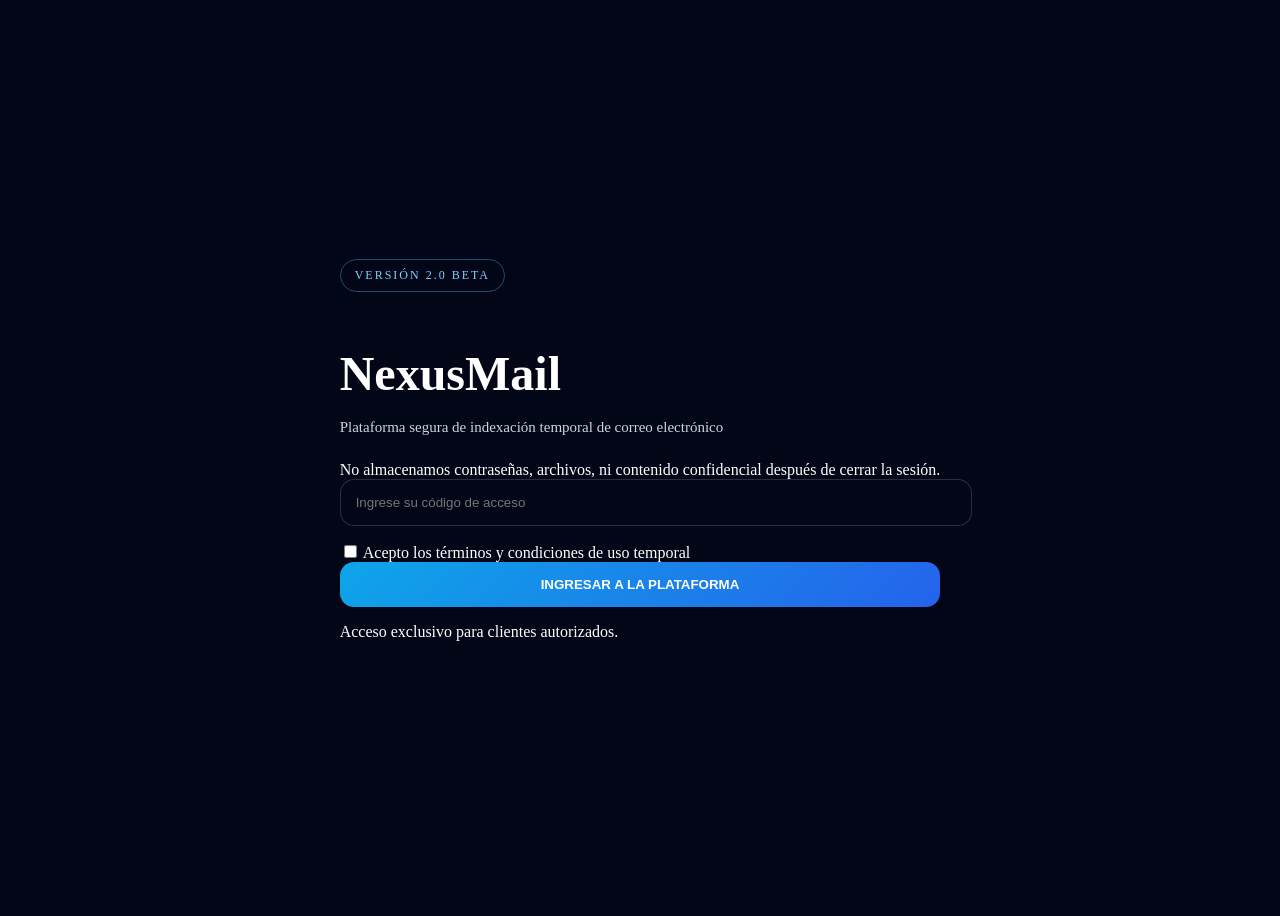
==== index.html @ 6d27bed8 "Update index.html" ====
<!DOCTYPE html>
<html lang="es">
<head>
    <meta charset="UTF-8">
    <meta name="viewport" content="width=device-width, initial-scale=1.0">
    <title>NexusMail 2.0</title>

    <link rel="stylesheet" href="style.css">
</head>

<body>

<div class="container">

    <div class="badge">
        VERSIÓN 2.0 BETA
    </div>

    <h1>NexusMail</h1>

    <p class="subtitle">
        Plataforma segura de indexación temporal de correo electrónico
    </p>

    <div class="warning-box">
        No almacenamos contraseñas, archivos, ni contenido confidencial después de cerrar la sesión.
    </div>

    <input 
        type="text" 
        placeholder="Ingrese su código de acceso"
    >

    <div class="checkbox-area">
        <input type="checkbox" id="terms">
        <label for="terms">
            Acepto los términos y condiciones de uso temporal
        </label>
    </div>

    <button>
        INGRESAR A LA PLATAFORMA
    </button>

    <p class="footer-text">
        Acceso exclusivo para clientes autorizados.
    </p>

</div>

<script src="app.js"></script>

</body>
</html>
---- style.css ----
[2:28 p. m., 18/5/2026] Fanfa: <!DOCTYPE html>
<html lang="es">
<head>
<meta charset="UTF-8">
<meta name="viewport" content="width=device-width, initial-scale=1.0">
<title>NexusMail 2.0 Beta</title>
<link rel="stylesheet" href="style.css">
</head>

<body>

<div class="background"></div>
<div class="glow glow-one"></div>
<div class="glow glow-two"></div>

<main class="card">

    <div class="badge">VERSIÓN 2.0 BETA</div>

    <h1>NexusMail</h1>

    <p class="subtitle">
        Plataforma segura de indexación temporal de correo electrónico
    </p>

    <div class="notice">
        No almacenamos contraseñas, archivos ni contenido confidencial después de cerrar la sesión.
    </div>

    <input type="text" placeholder="Ingrese su código de acceso">

    <label class="terms">
        <input type="checkbox">
        <span>Acepto los términos y condiciones de uso temporal.</span>
    </label>

    <button>INGRESAR A LA PLATAFORMA</button>

    <p class="footer">
        Acceso exclusivo para clientes autorizados.
    </p>

</main>

</body>
</html>
[3:13 p. m., 18/5/2026] Fanfa: *{
    margin:0;
    padding:0;
    box-sizing:border-box;
    font-family:Arial, Helvetica, sans-serif;
}

body{
    min-height:100vh;
    background:#020617;
    color:white;
    display:flex;
    justify-content:center;
    align-items:center;
    overflow:hidden;
}

.background{
    position:fixed;
    inset:0;
    background:
        linear-gradient(135deg, #020617, #000000 60%),
        radial-gradient(circle at top, rgba(56,189,248,0.25), transparent 35%);
    z-index:-3;
}

.glow{
    position:fixed;
    width:320px;
    height:320px;
    border-radius:50%;
    filter:blur(90px);
    opacity:.5;
    z-index:-2;
}

.glow-one{
    background:#0ea5e9;
    top:-80px;
    left:-80px;
}

.glow-two{
    background:#6366f1;
    bottom:-100px;
    right:-80px;
}

.card{
    width:430px;
    padding:42px;
    background:rgba(15,23,42,.78);
    border:1px solid rgba(148,163,184,.22);
    border-radius:24px;
    backdrop-filter:blur(18px);
    box-shadow:0 30px 80px rgba(0,0,0,.65);
    text-align:center;
}

.badge{
    display:inline-block;
    padding:8px 14px;
    border:1px solid rgba(56,189,248,.4);
    border-radius:999px;
    color:#7dd3fc;
    font-size:12px;
    letter-spacing:2px;
    margin-bottom:22px;
}

h1{
    font-size:48px;
    margin-bottom:14px;
    color:#ffffff;
}

.subtitle{
    color:#cbd5e1;
    font-size:15px;
    line-height:1.5;
    margin-bottom:22px;
}

.notice{
    background:rgba(14,165,233,.08);
    border:1px solid rgba(14,165,233,.22);
    color:#bae6fd;
    padding:14px;
    border-radius:14px;
    font-size:13px;
    line-height:1.4;
    margin-bottom:24px;
}

input[type="text"]{
    width:100%;
    padding:15px;
    border:none;
    outline:none;
    border-radius:14px;
    margin-bottom:16px;
    background:#020617;
    color:white;
    border:1px solid rgba(148,163,184,.25);
}

input[type="text"]:focus{
    border-color:#38bdf8;
    box-shadow:0 0 0 3px rgba(56,189,248,.18);
}

.terms{
    display:flex;
    gap:10px;
    align-items:flex-start;
    text-align:left;
    font-size:12px;
    color:#94a3b8;
    margin-bottom:20px;
}

button{
    width:100%;
    padding:15px;
    border:none;
    border-radius:14px;
    background:linear-gradient(135deg,#0ea5e9,#2563eb);
    color:white;
    font-weight:bold;
    cursor:pointer;
    transition:.3s;
}

button:hover{
    transform:translateY(-2px);
    box-shadow:0 12px 30px rgba(14,165,233,.35);
}

.footer{
    margin-top:20px;
    color:#64748b;
    font-size:12px;
}
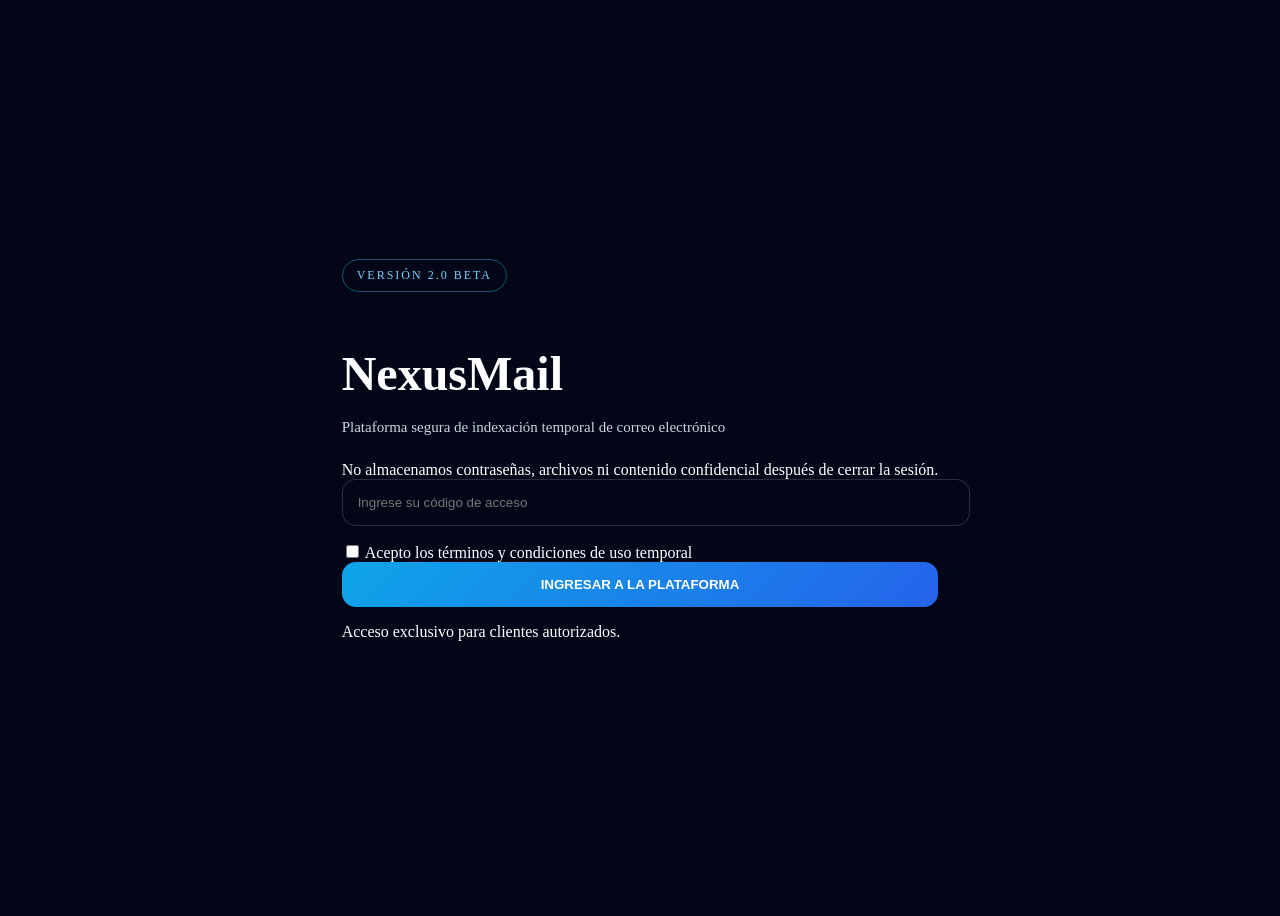
==== commit 573f70d5: "Update index.html" ====
--- a/index.html
+++ b/index.html
@@ -23,7 +23,7 @@
     </p>
 
     <div class="warning-box">
-        No almacenamos contraseñas, archivos, ni contenido confidencial después de cerrar la sesión.
+        No almacenamos contraseñas, archivos ni contenido confidencial después de cerrar la sesión.
     </div>
 
     <input 
@@ -33,6 +33,7 @@
 
     <div class="checkbox-area">
         <input type="checkbox" id="terms">
+
         <label for="terms">
             Acepto los términos y condiciones de uso temporal
         </label>
--- a/style.css
+++ b/style.css
@@ -1,4 +1,4 @@
-[2:28 p. m., 18/5/2026] Fanfa: <!DOCTYPE html>
+<!DOCTYPE html>
 <html lang="es">
 <head>
 <meta charset="UTF-8">
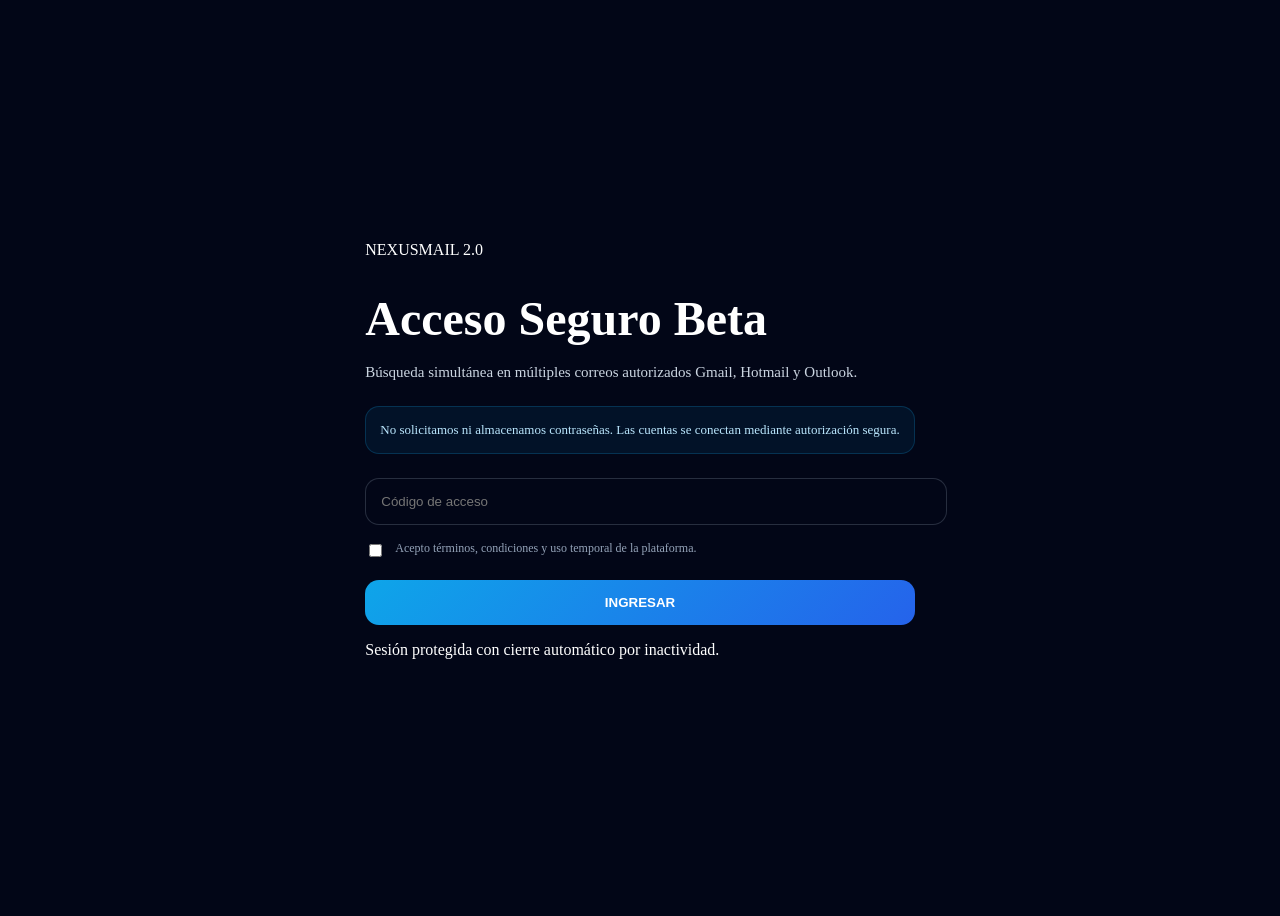
==== commit 06b597d7: "Update index.html" ====
--- a/index.html
+++ b/index.html
@@ -1,55 +1,40 @@
 <!DOCTYPE html>
 <html lang="es">
 <head>
-    <meta charset="UTF-8">
-    <meta name="viewport" content="width=device-width, initial-scale=1.0">
-    <title>NexusMail 2.0</title>
-
-    <link rel="stylesheet" href="style.css">
+<meta charset="UTF-8">
+<meta name="viewport" content="width=device-width, initial-scale=1.0">
+<title>NexusMail 2.0 Beta</title>
+<link rel="stylesheet" href="style.css">
 </head>
 
-<body>
+<body class="login-page">
 
-<div class="container">
+<div class="bg"></div>
 
-    <div class="badge">
-        VERSIÓN 2.0 BETA
+<main class="login-card">
+    <div class="brand">NEXUSMAIL 2.0</div>
+    <h1>Acceso Seguro Beta</h1>
+
+    <p class="subtitle">
+        Búsqueda simultánea en múltiples correos autorizados Gmail, Hotmail y Outlook.
+    </p>
+
+    <div class="notice">
+        No solicitamos ni almacenamos contraseñas. Las cuentas se conectan mediante autorización segura.
     </div>
 
-    <h1>NexusMail</h1>
+    <input id="accessCode" type="text" placeholder="Código de acceso">
 
-    <p class="subtitle">
-        Plataforma segura de indexación temporal de correo electrónico
-    </p>
+    <label class="terms">
+        <input id="terms" type="checkbox">
+        <span>Acepto términos, condiciones y uso temporal de la plataforma.</span>
+    </label>
 
-    <div class="warning-box">
-        No almacenamos contraseñas, archivos ni contenido confidencial después de cerrar la sesión.
-    </div>
+    <button id="loginBtn">INGRESAR</button>
 
-    <input 
-        type="text" 
-        placeholder="Ingrese su código de acceso"
-    >
-
-    <div class="checkbox-area">
-        <input type="checkbox" id="terms">
-
-        <label for="terms">
-            Acepto los términos y condiciones de uso temporal
-        </label>
-    </div>
-
-    <button>
-        INGRESAR A LA PLATAFORMA
-    </button>
-
-    <p class="footer-text">
-        Acceso exclusivo para clientes autorizados.
-    </p>
-
-</div>
+    <p class="small">Sesión protegida con cierre automático por inactividad.</p>
+</main>
 
 <script src="app.js"></script>
-
 </body>
 </html>
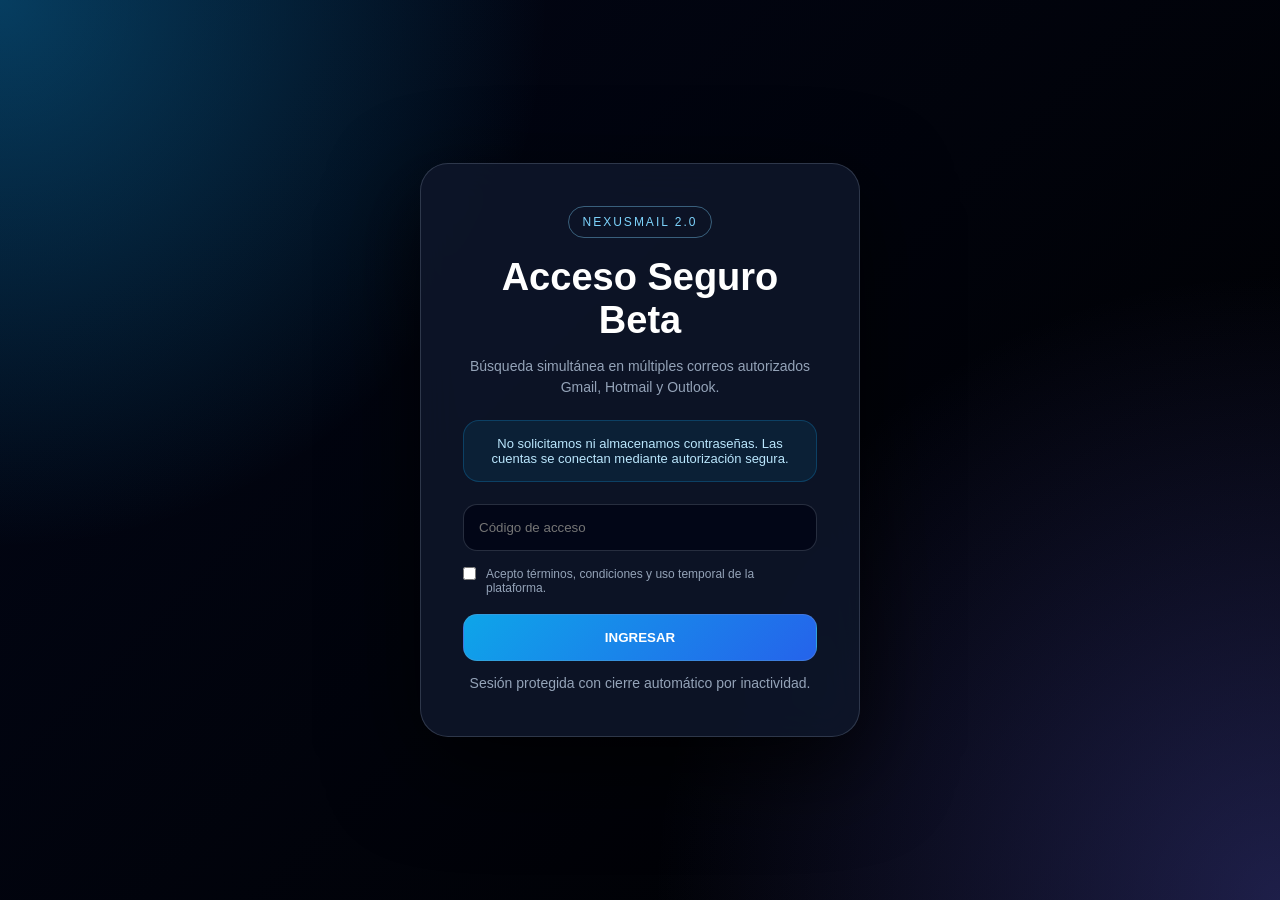
==== commit a91867d7: "Update index.html" ====
--- a/index.html
+++ b/index.html
@@ -1,40 +1,43 @@
 <!DOCTYPE html>
 <html lang="es">
 <head>
-<meta charset="UTF-8">
-<meta name="viewport" content="width=device-width, initial-scale=1.0">
-<title>NexusMail 2.0 Beta</title>
-<link rel="stylesheet" href="style.css">
+  <meta charset="UTF-8">
+  <meta name="viewport" content="width=device-width, initial-scale=1.0">
+  <title>NexusMail 2.0 Beta</title>
+  <link rel="stylesheet" href="style.css">
 </head>
 
 <body class="login-page">
 
-<div class="bg"></div>
+  <div class="bg"></div>
 
-<main class="login-card">
+  <main class="login-card">
     <div class="brand">NEXUSMAIL 2.0</div>
+
     <h1>Acceso Seguro Beta</h1>
 
     <p class="subtitle">
-        Búsqueda simultánea en múltiples correos autorizados Gmail, Hotmail y Outlook.
+      Búsqueda simultánea en múltiples correos autorizados Gmail, Hotmail y Outlook.
     </p>
 
     <div class="notice">
-        No solicitamos ni almacenamos contraseñas. Las cuentas se conectan mediante autorización segura.
+      No solicitamos ni almacenamos contraseñas. Las cuentas se conectan mediante autorización segura.
     </div>
 
-    <input id="accessCode" type="text" placeholder="Código de acceso">
+    <input id="accessCode" type="text" placeholder="Código de acceso" autocomplete="off">
 
     <label class="terms">
-        <input id="terms" type="checkbox">
-        <span>Acepto términos, condiciones y uso temporal de la plataforma.</span>
+      <input id="terms" type="checkbox">
+      <span>Acepto términos, condiciones y uso temporal de la plataforma.</span>
     </label>
 
-    <button id="loginBtn">INGRESAR</button>
+    <button id="loginBtn" type="button">INGRESAR</button>
 
-    <p class="small">Sesión protegida con cierre automático por inactividad.</p>
-</main>
+    <p class="small">
+      Sesión protegida con cierre automático por inactividad.
+    </p>
+  </main>
 
-<script src="app.js"></script>
+  <script src="app.js"></script>
 </body>
 </html>
--- a/style.css
+++ b/style.css
@@ -1,50 +1,4 @@
-<!DOCTYPE html>
-<html lang="es">
-<head>
-<meta charset="UTF-8">
-<meta name="viewport" content="width=device-width, initial-scale=1.0">
-<title>NexusMail 2.0 Beta</title>
-<link rel="stylesheet" href="style.css">
-</head>
-
-<body>
-
-<div class="background"></div>
-<div class="glow glow-one"></div>
-<div class="glow glow-two"></div>
-
-<main class="card">
-
-    <div class="badge">VERSIÓN 2.0 BETA</div>
-
-    <h1>NexusMail</h1>
-
-    <p class="subtitle">
-        Plataforma segura de indexación temporal de correo electrónico
-    </p>
-
-    <div class="notice">
-        No almacenamos contraseñas, archivos ni contenido confidencial después de cerrar la sesión.
-    </div>
-
-    <input type="text" placeholder="Ingrese su código de acceso">
-
-    <label class="terms">
-        <input type="checkbox">
-        <span>Acepto los términos y condiciones de uso temporal.</span>
-    </label>
-
-    <button>INGRESAR A LA PLATAFORMA</button>
-
-    <p class="footer">
-        Acceso exclusivo para clientes autorizados.
-    </p>
-
-</main>
-
-</body>
-</html>
-[3:13 p. m., 18/5/2026] Fanfa: *{
+*{
     margin:0;
     padding:0;
     box-sizing:border-box;
@@ -55,126 +9,93 @@
     min-height:100vh;
     background:#020617;
     color:white;
+}
+
+.login-page{
     display:flex;
+    align-items:center;
     justify-content:center;
-    align-items:center;
     overflow:hidden;
 }
 
-.background{
+.bg{
     position:fixed;
     inset:0;
     background:
-        linear-gradient(135deg, #020617, #000000 60%),
-        radial-gradient(circle at top, rgba(56,189,248,0.25), transparent 35%);
-    z-index:-3;
+    radial-gradient(circle at top left, rgba(14,165,233,.35), transparent 35%),
+    radial-gradient(circle at bottom right, rgba(99,102,241,.30), transparent 40%),
+    linear-gradient(135deg,#020617,#000);
+    z-index:-1;
 }
 
-.glow{
-    position:fixed;
-    width:320px;
-    height:320px;
-    border-radius:50%;
-    filter:blur(90px);
-    opacity:.5;
-    z-index:-2;
-}
-
-.glow-one{
-    background:#0ea5e9;
-    top:-80px;
-    left:-80px;
-}
-
-.glow-two{
-    background:#6366f1;
-    bottom:-100px;
-    right:-80px;
-}
-
-.card{
-    width:430px;
+.login-card{
+    width:440px;
     padding:42px;
-    background:rgba(15,23,42,.78);
-    border:1px solid rgba(148,163,184,.22);
-    border-radius:24px;
-    backdrop-filter:blur(18px);
-    box-shadow:0 30px 80px rgba(0,0,0,.65);
+    background:rgba(15,23,42,.86);
+    border:1px solid rgba(148,163,184,.25);
+    border-radius:28px;
+    box-shadow:0 30px 90px rgba(0,0,0,.75);
+    backdrop-filter:blur(20px);
     text-align:center;
 }
 
-.badge{
+.brand{
     display:inline-block;
+    color:#7dd3fc;
+    border:1px solid rgba(125,211,252,.4);
     padding:8px 14px;
-    border:1px solid rgba(56,189,248,.4);
     border-radius:999px;
-    color:#7dd3fc;
     font-size:12px;
     letter-spacing:2px;
-    margin-bottom:22px;
+    margin-bottom:18px;
 }
 
 h1{
-    font-size:48px;
+    font-size:38px;
     margin-bottom:14px;
-    color:#ffffff;
 }
 
-.subtitle{
-    color:#cbd5e1;
-    font-size:15px;
+.subtitle,.small,.panel-header p,.box p{
+    color:#94a3b8;
+    font-size:14px;
     line-height:1.5;
-    margin-bottom:22px;
 }
 
-.notice{
-    background:rgba(14,165,233,.08);
-    border:1px solid rgba(14,165,233,.22);
+.notice,.timer-box{
+    background:rgba(14,165,233,.09);
+    border:1px solid rgba(14,165,233,.25);
     color:#bae6fd;
-    padding:14px;
-    border-radius:14px;
+    padding:15px;
+    border-radius:16px;
+    margin:22px 0;
     font-size:13px;
-    line-height:1.4;
-    margin-bottom:24px;
 }
 
-input[type="text"]{
+input,button{
     width:100%;
     padding:15px;
-    border:none;
+    border-radius:14px;
+    border:1px solid rgba(148,163,184,.25);
     outline:none;
-    border-radius:14px;
-    margin-bottom:16px;
+}
+
+input{
     background:#020617;
     color:white;
-    border:1px solid rgba(148,163,184,.25);
+    margin-bottom:16px;
 }
 
-input[type="text"]:focus{
+input:focus{
     border-color:#38bdf8;
     box-shadow:0 0 0 3px rgba(56,189,248,.18);
 }
 
-.terms{
-    display:flex;
-    gap:10px;
-    align-items:flex-start;
-    text-align:left;
-    font-size:12px;
-    color:#94a3b8;
-    margin-bottom:20px;
-}
-
 button{
-    width:100%;
-    padding:15px;
-    border:none;
-    border-radius:14px;
     background:linear-gradient(135deg,#0ea5e9,#2563eb);
     color:white;
     font-weight:bold;
     cursor:pointer;
-    transition:.3s;
+    margin-bottom:12px;
 }
 
 button:hover{
@@ -182,8 +103,96 @@
     box-shadow:0 12px 30px rgba(14,165,233,.35);
 }
 
-.footer{
-    margin-top:20px;
-    color:#64748b;
+.secondary{
+    background:linear-gradient(135deg,#6366f1,#4338ca);
+}
+
+.danger{
+    width:auto;
+    background:linear-gradient(135deg,#ef4444,#991b1b);
+}
+
+.terms{
+    display:flex;
+    gap:10px;
+    text-align:left;
+    color:#94a3b8;
     font-size:12px;
+    margin-bottom:18px;
 }
+
+.terms input{
+    width:auto;
+}
+
+.panel-page{
+    padding:35px;
+    background:
+    radial-gradient(circle at top left, rgba(14,165,233,.20), transparent 30%),
+    linear-gradient(135deg,#020617,#000);
+}
+
+.panel{
+    max-width:1100px;
+    margin:auto;
+}
+
+.panel-header{
+    display:flex;
+    justify-content:space-between;
+    align-items:center;
+    margin-bottom:25px;
+}
+
+.grid{
+    display:grid;
+    grid-template-columns:1fr 1fr;
+    gap:20px;
+}
+
+.box{
+    background:rgba(15,23,42,.86);
+    border:1px solid rgba(148,163,184,.20);
+    border-radius:24px;
+    padding:24px;
+    margin-bottom:20px;
+    box-shadow:0 20px 50px rgba(0,0,0,.45);
+}
+
+.box h2{
+    margin-bottom:12px;
+}
+
+.account-ok{
+    color:#86efac;
+    margin-bottom:10px;
+}
+
+.account-error{
+    color:#fca5a5;
+    margin-bottom:10px;
+}
+
+.result-item{
+    padding:14px;
+    border-radius:14px;
+    background:rgba(2,6,23,.65);
+    border:1px solid rgba(148,163,184,.18);
+    margin-bottom:12px;
+}
+
+@media(max-width:800px){
+    .grid{
+        grid-template-columns:1fr;
+    }
+
+    .panel-header{
+        flex-direction:column;
+        align-items:flex-start;
+        gap:15px;
+    }
+
+    .login-card{
+        width:92%;
+    }
+}
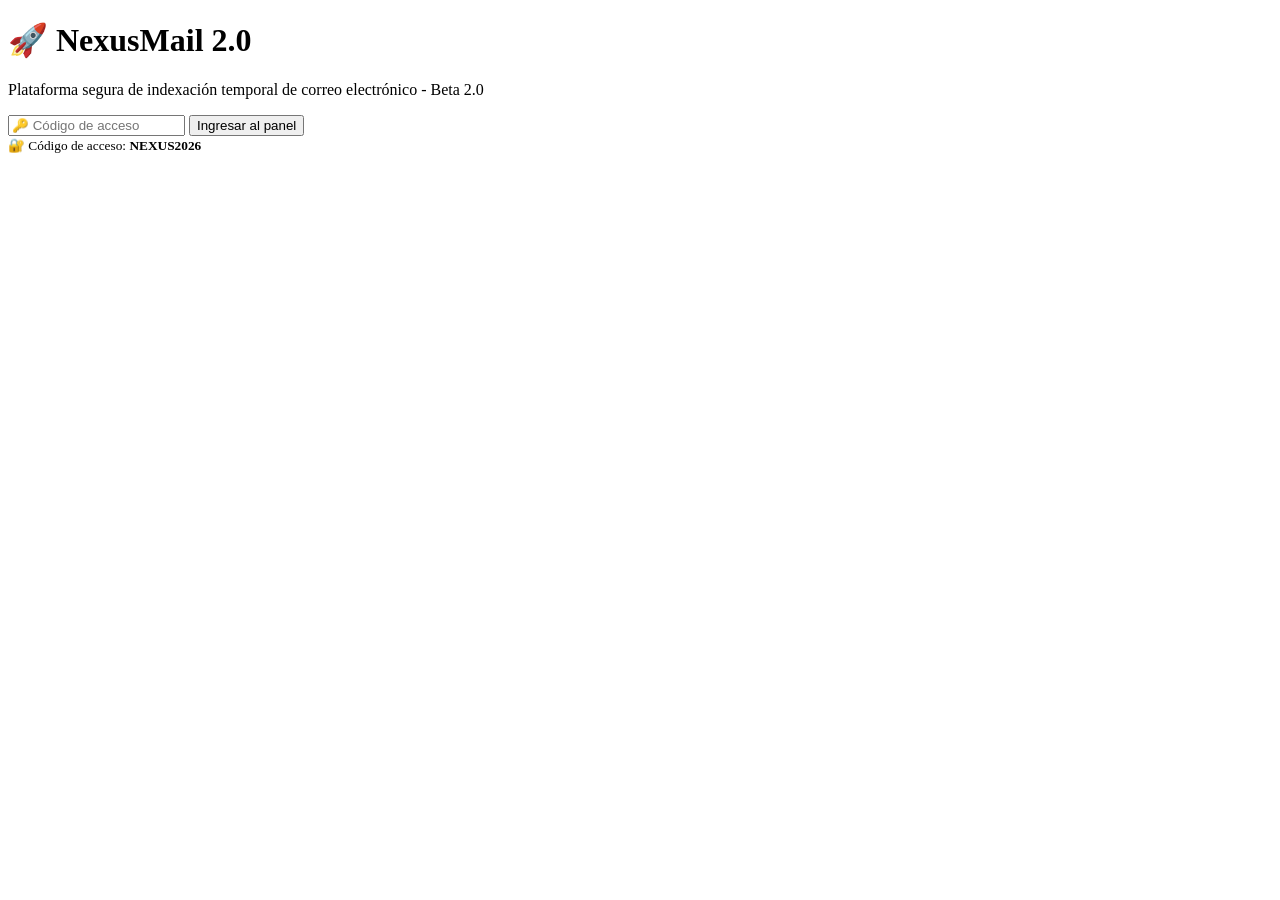
==== commit 5b100284: "Update index.html" ====
--- a/index.html
+++ b/index.html
@@ -3,40 +3,28 @@
 <head>
   <meta charset="UTF-8">
   <meta name="viewport" content="width=device-width, initial-scale=1.0">
-  <title>NexusMail 2.0 Beta</title>
-  <link rel="stylesheet" href="style.css">
+  <meta name="description" content="Plataforma segura de indexación temporal de correo electrónico">
+  <title>NexusMail 2.0 - Acceso</title>
+  <link rel="stylesheet" href="estilo.css">
 </head>
+<body>
 
-<body class="login-page">
+  <div class="fondo"></div>
 
-  <div class="bg"></div>
-
-  <main class="login-card">
-    <div class="brand">NEXUSMAIL 2.0</div>
-
-    <h1>Acceso Seguro Beta</h1>
-
-    <p class="subtitle">
-      Búsqueda simultánea en múltiples correos autorizados Gmail, Hotmail y Outlook.
+  <div class="login-box">
+    <h1>🚀 NexusMail 2.0</h1>
+    <p class="subtitulo">
+      Plataforma segura de indexación temporal de correo electrónico - Beta 2.0
     </p>
 
-    <div class="notice">
-      No solicitamos ni almacenamos contraseñas. Las cuentas se conectan mediante autorización segura.
+    <input type="password" id="codigo" placeholder="🔑 Código de acceso" autocomplete="off">
+    <button onclick="validarCodigo()">Ingresar al panel</button>
+    <div id="mensaje"></div>
+    
+    <div class="info-codigo">
+      <small>🔐 Código de acceso: <strong>NEXUS2026</strong></small>
     </div>
-
-    <input id="accessCode" type="text" placeholder="Código de acceso" autocomplete="off">
-
-    <label class="terms">
-      <input id="terms" type="checkbox">
-      <span>Acepto términos, condiciones y uso temporal de la plataforma.</span>
-    </label>
-
-    <button id="loginBtn" type="button">INGRESAR</button>
-
-    <p class="small">
-      Sesión protegida con cierre automático por inactividad.
-    </p>
-  </main>
+  </div>
 
   <script src="app.js"></script>
 </body>
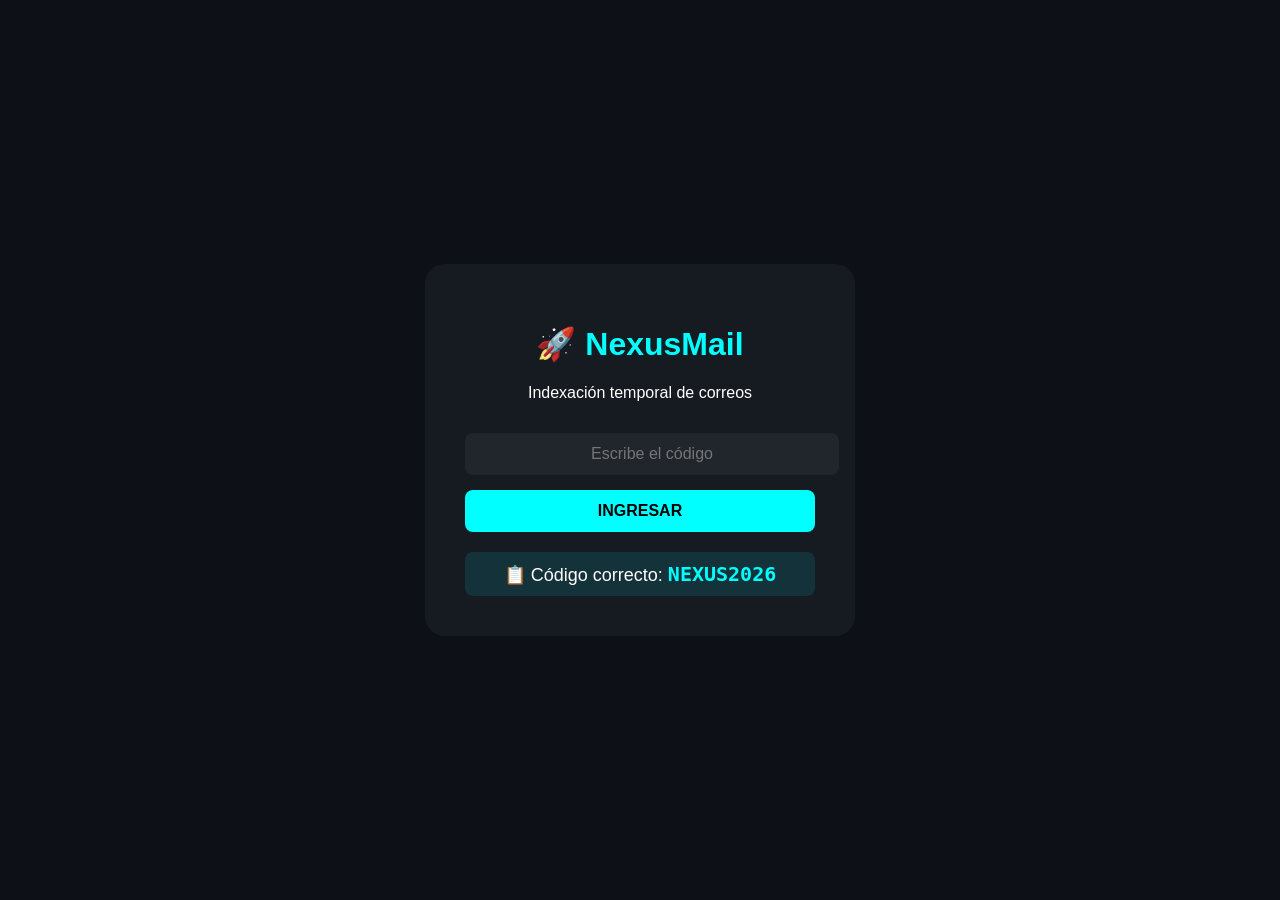
==== commit 0f3e898d: "Update index.html" ====
--- a/index.html
+++ b/index.html
@@ -1,31 +1,118 @@
 <!DOCTYPE html>
-<html lang="es">
+<html>
 <head>
-  <meta charset="UTF-8">
-  <meta name="viewport" content="width=device-width, initial-scale=1.0">
-  <meta name="description" content="Plataforma segura de indexación temporal de correo electrónico">
-  <title>NexusMail 2.0 - Acceso</title>
-  <link rel="stylesheet" href="estilo.css">
+    <meta charset="UTF-8">
+    <title>NexusMail</title>
+    <style>
+        body {
+            background: #0d1117;
+            color: white;
+            font-family: Arial;
+            display: flex;
+            justify-content: center;
+            align-items: center;
+            height: 100vh;
+            margin: 0;
+        }
+        .caja {
+            background: #161b22;
+            padding: 40px;
+            border-radius: 20px;
+            text-align: center;
+            width: 350px;
+        }
+        input {
+            width: 100%;
+            padding: 12px;
+            margin: 15px 0;
+            background: #21262d;
+            border: none;
+            border-radius: 8px;
+            color: white;
+            font-size: 16px;
+            text-align: center;
+        }
+        button {
+            background: #00ffff;
+            color: black;
+            padding: 12px;
+            border: none;
+            border-radius: 8px;
+            cursor: pointer;
+            font-weight: bold;
+            width: 100%;
+            font-size: 16px;
+        }
+        button:hover {
+            background: #00cccc;
+        }
+        .verde {
+            color: #00ff00;
+            margin-top: 10px;
+        }
+        .rojo {
+            color: #ff4444;
+            margin-top: 10px;
+        }
+        .codigo {
+            margin-top: 20px;
+            padding: 10px;
+            background: rgba(0,255,255,0.1);
+            border-radius: 8px;
+            font-size: 18px;
+        }
+        .codigo span {
+            color: #00ffff;
+            font-family: monospace;
+            font-size: 20px;
+            font-weight: bold;
+        }
+    </style>
 </head>
 <body>
+    <div class="caja">
+        <h1 style="color:#00ffff">🚀 NexusMail</h1>
+        <p>Indexación temporal de correos</p>
+        
+        <input type="text" id="codigo" placeholder="Escribe el código" autocomplete="off">
+        <button onclick="revisar()">INGRESAR</button>
+        <div id="mensaje"></div>
+        
+        <div class="codigo">
+            📋 Código correcto: <span>NEXUS2026</span>
+        </div>
+    </div>
 
-  <div class="fondo"></div>
-
-  <div class="login-box">
-    <h1>🚀 NexusMail 2.0</h1>
-    <p class="subtitulo">
-      Plataforma segura de indexación temporal de correo electrónico - Beta 2.0
-    </p>
-
-    <input type="password" id="codigo" placeholder="🔑 Código de acceso" autocomplete="off">
-    <button onclick="validarCodigo()">Ingresar al panel</button>
-    <div id="mensaje"></div>
-    
-    <div class="info-codigo">
-      <small>🔐 Código de acceso: <strong>NEXUS2026</strong></small>
-    </div>
-  </div>
-
-  <script src="app.js"></script>
+    <script>
+        function revisar() {
+            const loQueEscribio = document.getElementById('codigo').value;
+            const mensajeLugar = document.getElementById('mensaje');
+            
+            // Mostrar lo que escribió el usuario
+            console.log("Usuario escribió: '" + loQueEscribio + "'");
+            
+            // Comparación exacta
+            if (loQueEscribio === "NEXUS2026") {
+                mensajeLugar.innerHTML = '✅ CORRECTO - Redirigiendo...';
+                mensajeLugar.className = 'verde';
+                sessionStorage.setItem('acceso_validado', 'true');
+                setTimeout(function() {
+                    window.location.href = 'panel.html';
+                }, 1000);
+            } else {
+                mensajeLugar.innerHTML = '❌ INCORRECTO - Escribe: NEXUS2026';
+                mensajeLugar.className = 'rojo';
+                document.getElementById('codigo').value = '';
+                document.getElementById('codigo').focus();
+            }
+        }
+        
+        // Permitir Enter
+        document.getElementById('codigo').addEventListener('keypress', function(e) {
+            if (e.key === 'Enter') {
+                revisar();
+            }
+        });
+    </script>
 </body>
 </html>
